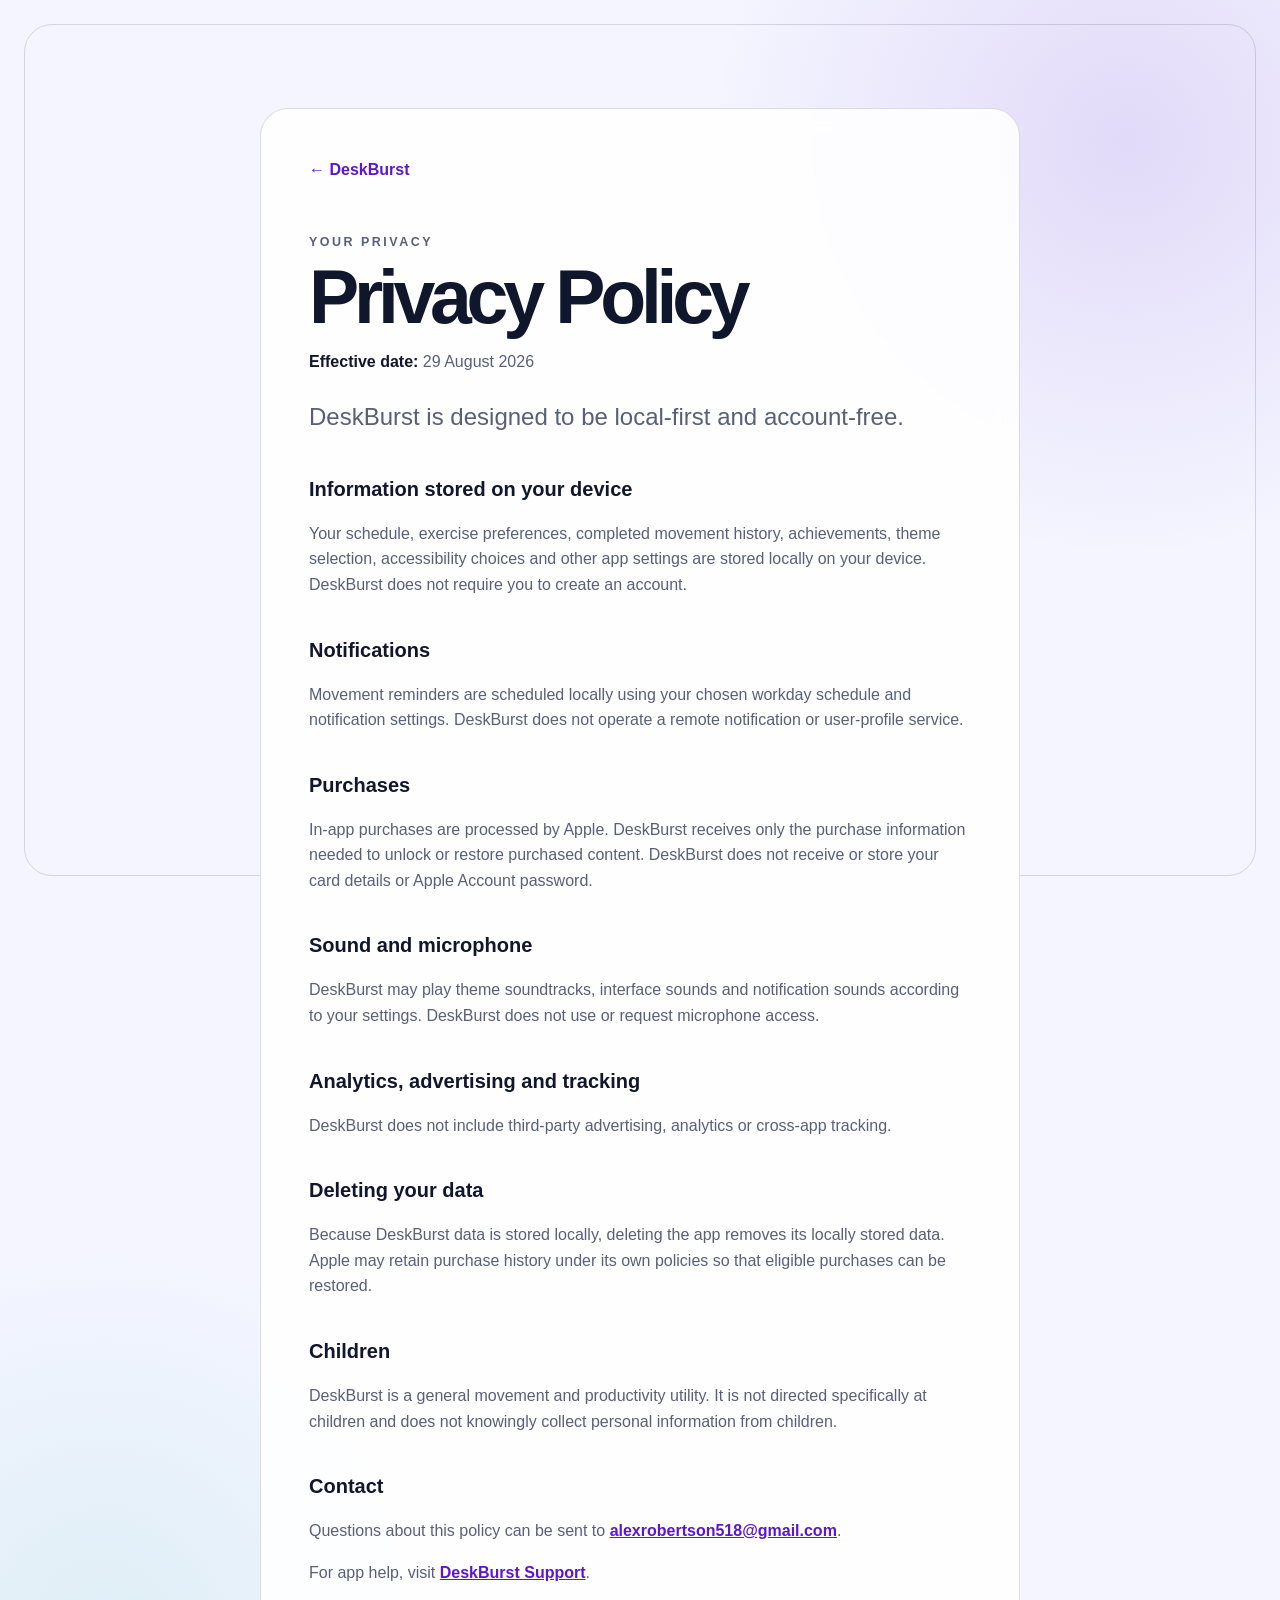
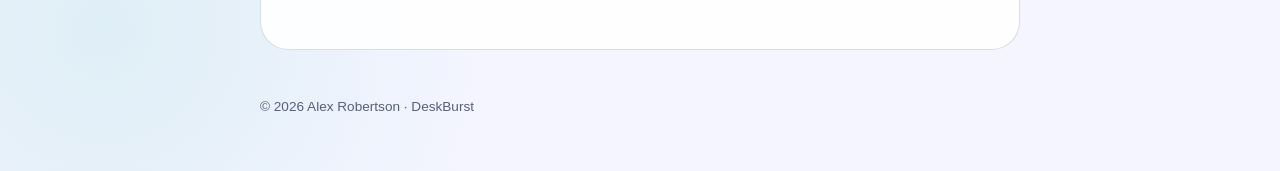
==== privacy/index.html @ f4b399a1 "Add DeskBurst privacy policy" ====
<!doctype html>
<html lang="en">
<head>
  <meta charset="utf-8">
  <meta name="viewport" content="width=device-width, initial-scale=1">
  <meta name="theme-color" content="#0b1024">
  <meta name="description" content="DeskBurst Privacy Policy.">
  <title>DeskBurst Privacy Policy</title>
  <link rel="stylesheet" href="../styles.css">
</head>
<body>
  <main class="shell">
    <article class="content">
      <a class="back" href="../">← DeskBurst</a>
      <p class="eyebrow">YOUR PRIVACY</p>
      <h1>Privacy Policy</h1>
      <p><strong>Effective date:</strong> 29 August 2026</p>
      <p class="lede">DeskBurst is designed to be local-first and account-free.</p>

      <h2>Information stored on your device</h2>
      <p>Your schedule, exercise preferences, completed movement history, achievements, theme selection, accessibility choices and other app settings are stored locally on your device. DeskBurst does not require you to create an account.</p>

      <h2>Notifications</h2>
      <p>Movement reminders are scheduled locally using your chosen workday schedule and notification settings. DeskBurst does not operate a remote notification or user-profile service.</p>

      <h2>Purchases</h2>
      <p>In-app purchases are processed by Apple. DeskBurst receives only the purchase information needed to unlock or restore purchased content. DeskBurst does not receive or store your card details or Apple Account password.</p>

      <h2>Sound and microphone</h2>
      <p>DeskBurst may play theme soundtracks, interface sounds and notification sounds according to your settings. DeskBurst does not use or request microphone access.</p>

      <h2>Analytics, advertising and tracking</h2>
      <p>DeskBurst does not include third-party advertising, analytics or cross-app tracking.</p>

      <h2>Deleting your data</h2>
      <p>Because DeskBurst data is stored locally, deleting the app removes its locally stored data. Apple may retain purchase history under its own policies so that eligible purchases can be restored.</p>

      <h2>Children</h2>
      <p>DeskBurst is a general movement and productivity utility. It is not directed specifically at children and does not knowingly collect personal information from children.</p>

      <h2>Contact</h2>
      <p>Questions about this policy can be sent to <a href="mailto:alexrobertson518@gmail.com">alexrobertson518@gmail.com</a>.</p>
      <p>For app help, visit <a href="../support/">DeskBurst Support</a>.</p>
    </article>
    <footer><p>© 2026 Alex Robertson · DeskBurst</p></footer>
  </main>
</body>
</html>
---- styles.css ----
:root {
  color-scheme: light dark;
  --ink: #f7f7ff;
  --muted: #b7bed5;
  --panel: rgba(18, 27, 61, 0.82);
  --line: rgba(151, 169, 255, 0.25);
  --accent: #c4fa50;
  --accent-ink: #10172d;
  --bg: #090d20;
}
* { box-sizing: border-box; }
html { min-height: 100%; }
body {
  min-height: 100vh;
  margin: 0;
  color: var(--ink);
  background:
    radial-gradient(circle at 88% 8%, rgba(129, 92, 246, .25), transparent 26rem),
    radial-gradient(circle at 8% 92%, rgba(196, 250, 80, .12), transparent 24rem),
    var(--bg);
  font-family: Inter, ui-rounded, -apple-system, BlinkMacSystemFont, "Segoe UI", sans-serif;
  line-height: 1.6;
}
body::before {
  content: "";
  position: fixed;
  inset: 24px;
  border: 1px solid var(--line);
  border-radius: 28px;
  pointer-events: none;
}
a { color: inherit; }
.shell { width: min(760px, calc(100% - 48px)); margin: 0 auto; padding: 80px 0 40px; }
.hero { min-height: calc(100vh - 160px); display: grid; align-content: center; }
.brand-mark {
  display: grid;
  place-items: center;
  width: 66px;
  height: 66px;
  border: 1px solid var(--line);
  border-radius: 22px;
  background: var(--panel);
  color: var(--accent);
  font-weight: 900;
  letter-spacing: -.08em;
}
.eyebrow { margin: 28px 0 8px; color: var(--accent); font-size: .78rem; font-weight: 900; letter-spacing: .2em; }
h1 { margin: 0; font-size: clamp(3.25rem, 11vw, 6.5rem); line-height: .96; letter-spacing: -.07em; }
.lede { max-width: 620px; margin: 24px 0 0; color: var(--muted); font-size: clamp(1.15rem, 3vw, 1.5rem); }
.actions { display: flex; flex-wrap: wrap; gap: 12px; margin-top: 34px; }
.button {
  display: inline-flex;
  justify-content: center;
  padding: 13px 20px;
  border: 1px solid var(--line);
  border-radius: 999px;
  text-decoration: none;
  font-weight: 800;
}
.button.primary { border-color: var(--accent); background: var(--accent); color: var(--accent-ink); }
.button.secondary { background: var(--panel); }
.content {
  margin-top: 28px;
  padding: clamp(24px, 5vw, 48px);
  border: 1px solid var(--line);
  border-radius: 28px;
  background: var(--panel);
  backdrop-filter: blur(12px);
}
.content h1 { font-size: clamp(2.4rem, 8vw, 4.7rem); }
.content h2 { margin: 36px 0 8px; font-size: 1.25rem; }
.content p, .content li { color: var(--muted); }
.content strong { color: var(--ink); }
.content a { color: var(--accent); font-weight: 750; }
.back { display: inline-block; margin-bottom: 22px; color: var(--accent); font-weight: 800; text-decoration: none; }
.note { padding: 18px 20px; border-left: 3px solid var(--accent); border-radius: 0 14px 14px 0; background: rgba(196, 250, 80, .08); }
footer { padding-top: 32px; color: var(--muted); font-size: .85rem; }
@media (prefers-color-scheme: light) {
  :root {
    --ink: #10172d;
    --muted: #586078;
    --panel: rgba(255, 255, 255, .88);
    --line: rgba(16, 23, 45, .14);
    --accent: #5d16c9;
    --accent-ink: #fff;
    --bg: #f4f5ff;
  }
  body {
    background:
      radial-gradient(circle at 88% 8%, rgba(93, 22, 201, .12), transparent 26rem),
      radial-gradient(circle at 8% 92%, rgba(67, 189, 183, .12), transparent 24rem),
      var(--bg);
  }
}
@media (max-width: 520px) {
  body::before { inset: 12px; border-radius: 22px; }
  .shell { width: min(100% - 40px, 760px); padding-top: 54px; }
  .hero { min-height: calc(100vh - 110px); }
  .button { width: 100%; }
}
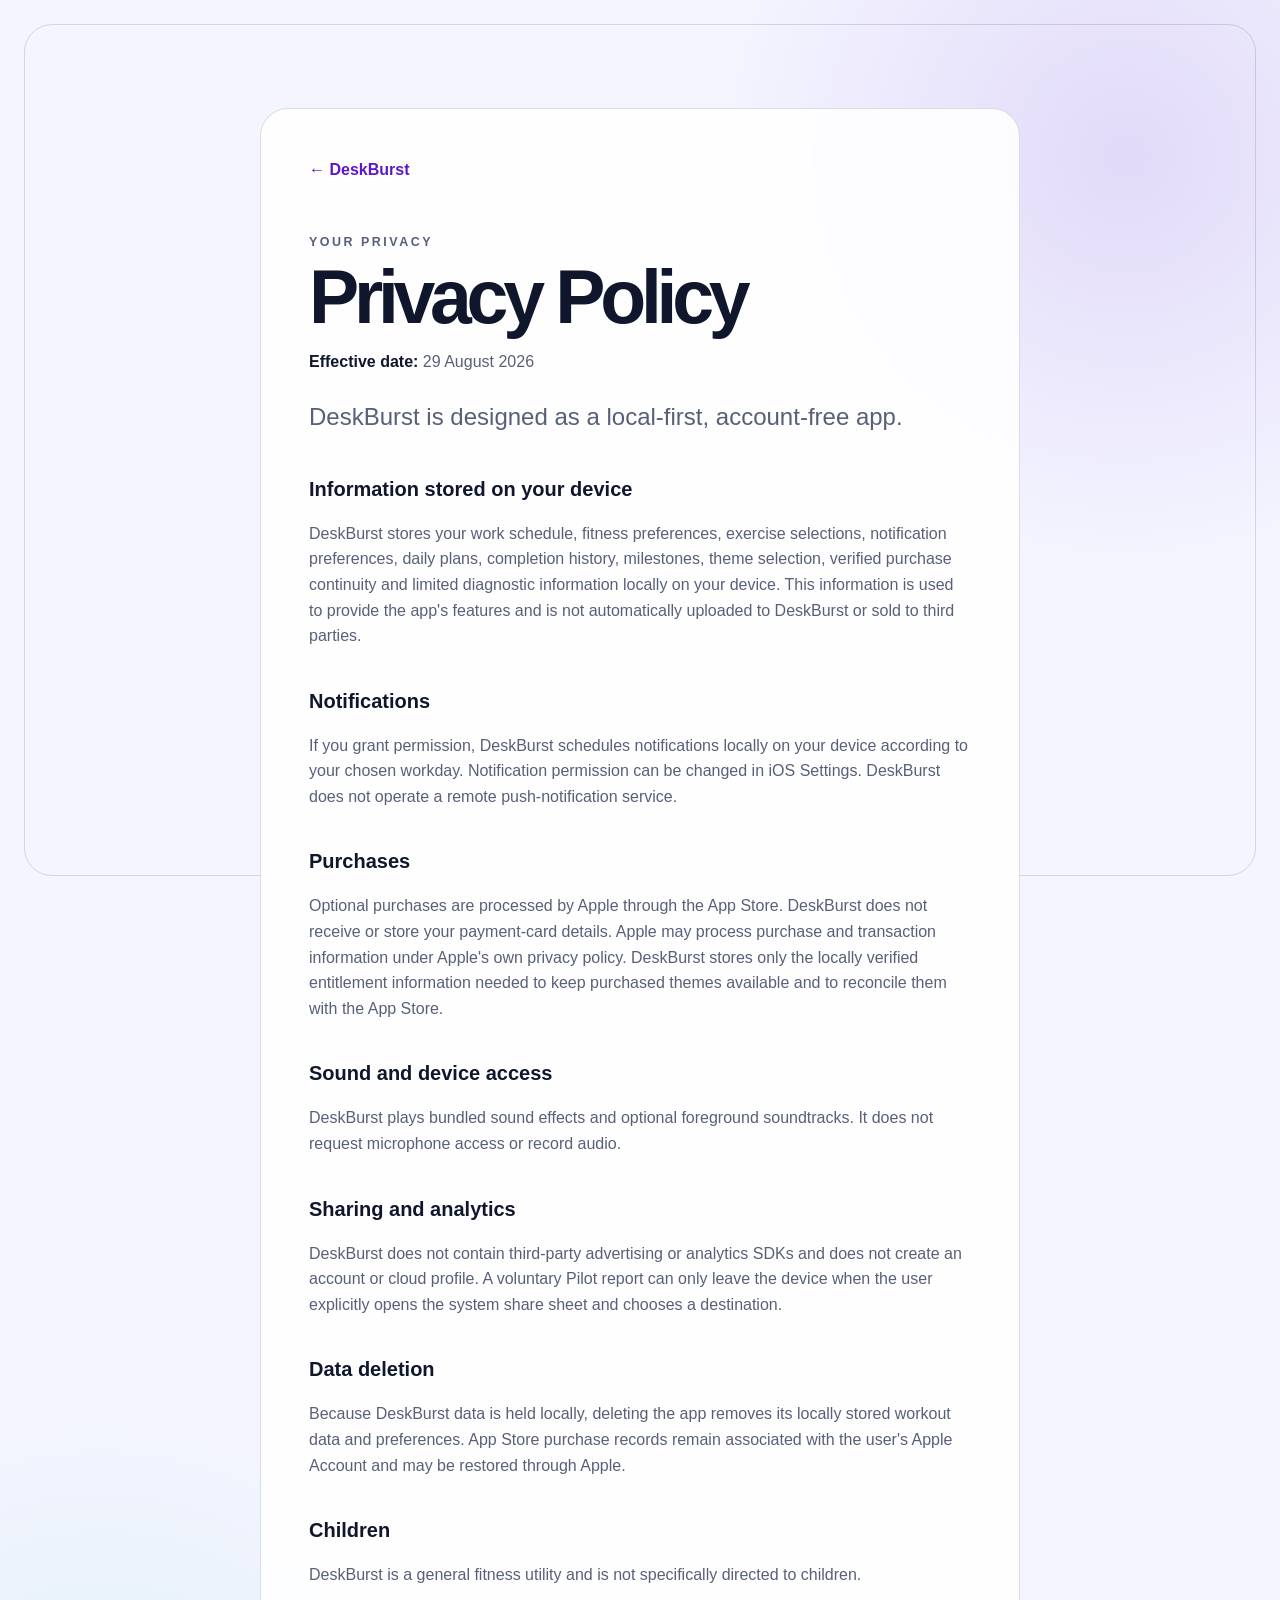
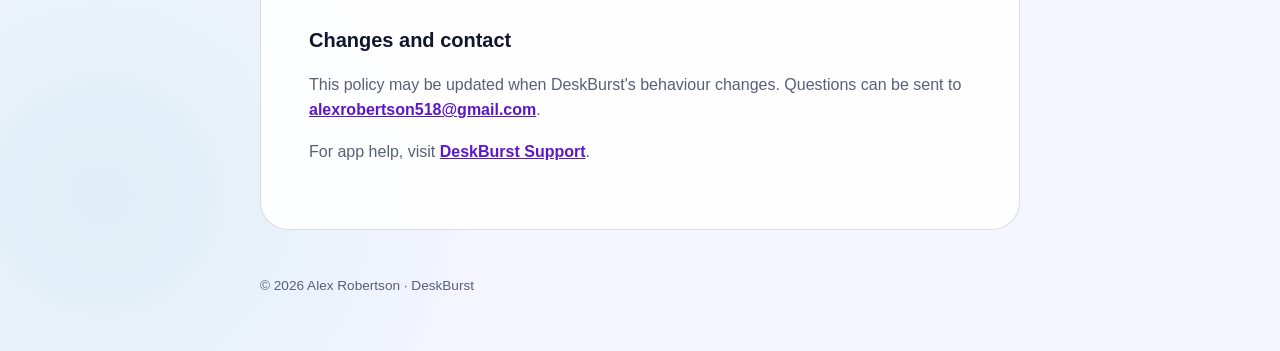
==== commit dffce49e: "Align privacy policy with app data contract" ====
--- a/privacy/index.html
+++ b/privacy/index.html
@@ -15,31 +15,31 @@
       <p class="eyebrow">YOUR PRIVACY</p>
       <h1>Privacy Policy</h1>
       <p><strong>Effective date:</strong> 29 August 2026</p>
-      <p class="lede">DeskBurst is designed to be local-first and account-free.</p>
+      <p class="lede">DeskBurst is designed as a local-first, account-free app.</p>
 
       <h2>Information stored on your device</h2>
-      <p>Your schedule, exercise preferences, completed movement history, achievements, theme selection, accessibility choices and other app settings are stored locally on your device. DeskBurst does not require you to create an account.</p>
+      <p>DeskBurst stores your work schedule, fitness preferences, exercise selections, notification preferences, daily plans, completion history, milestones, theme selection, verified purchase continuity and limited diagnostic information locally on your device. This information is used to provide the app's features and is not automatically uploaded to DeskBurst or sold to third parties.</p>
 
       <h2>Notifications</h2>
-      <p>Movement reminders are scheduled locally using your chosen workday schedule and notification settings. DeskBurst does not operate a remote notification or user-profile service.</p>
+      <p>If you grant permission, DeskBurst schedules notifications locally on your device according to your chosen workday. Notification permission can be changed in iOS Settings. DeskBurst does not operate a remote push-notification service.</p>
 
       <h2>Purchases</h2>
-      <p>In-app purchases are processed by Apple. DeskBurst receives only the purchase information needed to unlock or restore purchased content. DeskBurst does not receive or store your card details or Apple Account password.</p>
+      <p>Optional purchases are processed by Apple through the App Store. DeskBurst does not receive or store your payment-card details. Apple may process purchase and transaction information under Apple's own privacy policy. DeskBurst stores only the locally verified entitlement information needed to keep purchased themes available and to reconcile them with the App Store.</p>
 
-      <h2>Sound and microphone</h2>
-      <p>DeskBurst may play theme soundtracks, interface sounds and notification sounds according to your settings. DeskBurst does not use or request microphone access.</p>
+      <h2>Sound and device access</h2>
+      <p>DeskBurst plays bundled sound effects and optional foreground soundtracks. It does not request microphone access or record audio.</p>
 
-      <h2>Analytics, advertising and tracking</h2>
-      <p>DeskBurst does not include third-party advertising, analytics or cross-app tracking.</p>
+      <h2>Sharing and analytics</h2>
+      <p>DeskBurst does not contain third-party advertising or analytics SDKs and does not create an account or cloud profile. A voluntary Pilot report can only leave the device when the user explicitly opens the system share sheet and chooses a destination.</p>
 
-      <h2>Deleting your data</h2>
-      <p>Because DeskBurst data is stored locally, deleting the app removes its locally stored data. Apple may retain purchase history under its own policies so that eligible purchases can be restored.</p>
+      <h2>Data deletion</h2>
+      <p>Because DeskBurst data is held locally, deleting the app removes its locally stored workout data and preferences. App Store purchase records remain associated with the user's Apple Account and may be restored through Apple.</p>
 
       <h2>Children</h2>
-      <p>DeskBurst is a general movement and productivity utility. It is not directed specifically at children and does not knowingly collect personal information from children.</p>
+      <p>DeskBurst is a general fitness utility and is not specifically directed to children.</p>
 
-      <h2>Contact</h2>
-      <p>Questions about this policy can be sent to <a href="mailto:alexrobertson518@gmail.com">alexrobertson518@gmail.com</a>.</p>
+      <h2>Changes and contact</h2>
+      <p>This policy may be updated when DeskBurst's behaviour changes. Questions can be sent to <a href="mailto:alexrobertson518@gmail.com">alexrobertson518@gmail.com</a>.</p>
       <p>For app help, visit <a href="../support/">DeskBurst Support</a>.</p>
     </article>
     <footer><p>© 2026 Alex Robertson · DeskBurst</p></footer>
